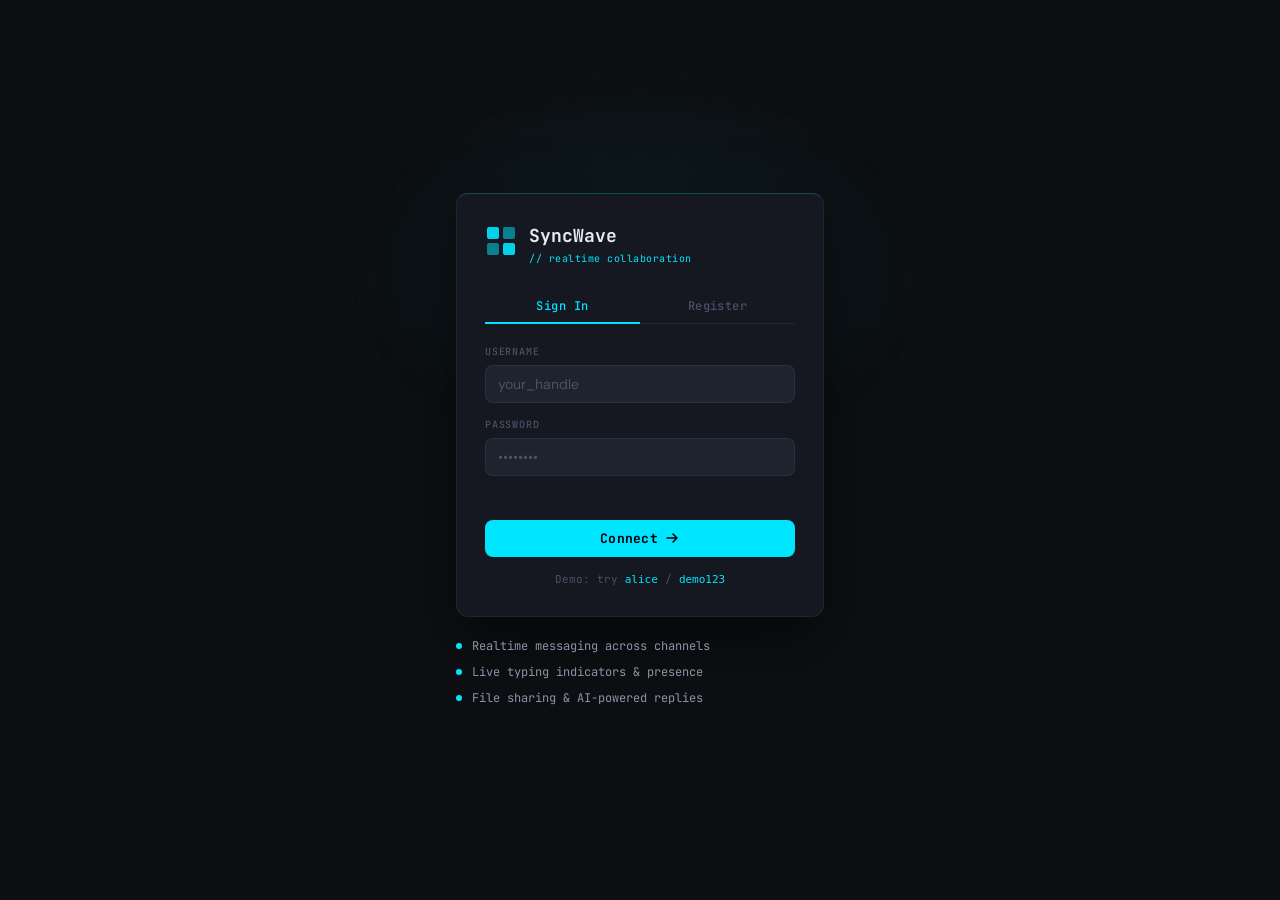
==== app.html @ 90139ee0 "Initial commit" ====
<!DOCTYPE html>
<html lang="en" data-theme="dark">
<head>
  <meta charset="UTF-8" />
  <meta name="viewport" content="width=device-width, initial-scale=1.0" />
  <title>SyncWave</title>
  <link rel="preconnect" href="https://fonts.googleapis.com" />
  <link href="https://fonts.googleapis.com/css2?family=JetBrains+Mono:wght@400;500;700&family=DM+Sans:wght@300;400;500;600&display=swap" rel="stylesheet" />
  <link rel="stylesheet" href="css/style.css" />
</head>
<body class="app-body">

  <!-- Sidebar -->
  <aside class="sidebar" id="sidebar">
    <div class="sidebar-header">
      <div class="workspace-info">
        <div class="workspace-icon">SW</div>
        <div>
          <div class="workspace-name">SyncWave</div>
          <div class="workspace-status">
            <span class="status-dot online"></span>
            <span id="onlineCount">1 online</span>
          </div>
        </div>
      </div>
      <button class="icon-btn" id="themeToggle" title="Toggle theme">
        <svg width="16" height="16" viewBox="0 0 16 16" fill="none" id="themeIcon">
          <circle cx="8" cy="8" r="3.5" stroke="currentColor" stroke-width="1.5"/>
          <path d="M8 1v1.5M8 13.5V15M1 8h1.5M13.5 8H15M3.05 3.05l1.06 1.06M11.89 11.89l1.06 1.06M3.05 12.95l1.06-1.06M11.89 4.11l1.06-1.06" stroke="currentColor" stroke-width="1.5" stroke-linecap="round"/>
        </svg>
      </button>
    </div>

    <div class="sidebar-section">
      <div class="section-header">
        <span>Channels</span>
        <button class="icon-btn" id="addChannelBtn" title="New channel">
          <svg width="14" height="14" viewBox="0 0 14 14" fill="none"><path d="M7 1v12M1 7h12" stroke="currentColor" stroke-width="1.5" stroke-linecap="round"/></svg>
        </button>
      </div>
      <ul class="channel-list" id="channelList"></ul>
    </div>

    <div class="sidebar-section">
      <div class="section-header"><span>Direct Messages</span></div>
      <ul class="dm-list" id="dmList"></ul>
    </div>

    <div class="sidebar-footer">
      <div class="user-self" id="userSelf">
        <div class="avatar" id="selfAvatar"></div>
        <div class="user-self-info">
          <div class="user-self-name" id="selfName"></div>
          <div class="user-self-status">● Active</div>
        </div>
        <button class="icon-btn" id="logoutBtn" title="Sign out">
          <svg width="16" height="16" viewBox="0 0 16 16" fill="none"><path d="M6 2H3a1 1 0 0 0-1 1v10a1 1 0 0 0 1 1h3M10 11l3-3-3-3M13 8H6" stroke="currentColor" stroke-width="1.5" stroke-linecap="round" stroke-linejoin="round"/></svg>
        </button>
      </div>
    </div>
  </aside>

  <!-- Main Chat Area -->
  <main class="chat-main" id="chatMain">
    <div class="chat-header" id="chatHeader">
      <div class="chat-header-info">
        <button class="icon-btn mobile-menu-btn" id="mobileMenuBtn">
          <svg width="18" height="18" viewBox="0 0 18 18" fill="none"><path d="M2 4h14M2 9h14M2 14h14" stroke="currentColor" stroke-width="1.5" stroke-linecap="round"/></svg>
        </button>
        <span class="channel-prefix" id="channelPrefix">#</span>
        <span class="channel-title" id="channelTitle">general</span>
        <span class="channel-desc" id="channelDesc">General discussion</span>
      </div>
      <div class="chat-header-actions">
        <button class="icon-btn" id="searchBtn" title="Search">
          <svg width="16" height="16" viewBox="0 0 16 16" fill="none"><circle cx="7" cy="7" r="4.5" stroke="currentColor" stroke-width="1.5"/><path d="M10.5 10.5L14 14" stroke="currentColor" stroke-width="1.5" stroke-linecap="round"/></svg>
        </button>
        <button class="icon-btn" id="membersToggle" title="Members">
          <svg width="16" height="16" viewBox="0 0 16 16" fill="none"><circle cx="6" cy="5" r="2.5" stroke="currentColor" stroke-width="1.5"/><path d="M1 13c0-2.76 2.24-5 5-5s5 2.24 5 5" stroke="currentColor" stroke-width="1.5" stroke-linecap="round"/><circle cx="12" cy="5" r="2" stroke="currentColor" stroke-width="1.3"/><path d="M14 13c0-1.93-1.12-3.6-2.75-4.4" stroke="currentColor" stroke-width="1.3" stroke-linecap="round"/></svg>
        </button>
        <button class="icon-btn btn-ai" id="aiBtn" title="Ask AI assistant">
          <svg width="16" height="16" viewBox="0 0 16 16" fill="none"><path d="M8 2C4.69 2 2 4.69 2 8s2.69 6 6 6 6-2.69 6-6-2.69-6-6-6z" stroke="currentColor" stroke-width="1.5"/><path d="M5.5 8.5c0-1.38 1.12-2.5 2.5-2.5s2.5 1.12 2.5 2.5" stroke="currentColor" stroke-width="1.3" stroke-linecap="round"/><circle cx="8" cy="10" r="1" fill="currentColor"/></svg>
        </button>
      </div>
    </div>

    <!-- Search bar (hidden by default) -->
    <div class="search-bar" id="searchBar" style="display:none">
      <svg width="14" height="14" viewBox="0 0 14 14" fill="none"><circle cx="6" cy="6" r="4" stroke="currentColor" stroke-width="1.4"/><path d="M9 9L12 12" stroke="currentColor" stroke-width="1.4" stroke-linecap="round"/></svg>
      <input type="text" class="search-input" id="searchInput" placeholder="Search messages…" />
      <button class="icon-btn" id="searchClose">✕</button>
    </div>

    <!-- Messages -->
    <div class="messages-container" id="messagesContainer">
      <div class="messages-list" id="messagesList"></div>
      <div class="typing-indicator" id="typingIndicator" style="display:none">
        <div class="typing-dots"><span></span><span></span><span></span></div>
        <span id="typingText"></span>
      </div>
    </div>

    <!-- Input -->
    <div class="chat-input-area" id="chatInputArea">
      <div class="file-preview" id="filePreview" style="display:none">
        <div class="file-preview-inner" id="filePreviewInner"></div>
        <button class="icon-btn" id="clearFile">✕</button>
      </div>
      <div class="input-row">
        <button class="icon-btn attach-btn" id="attachBtn" title="Attach file">
          <svg width="18" height="18" viewBox="0 0 18 18" fill="none"><path d="M15 9.5l-6.5 6.5a4.5 4.5 0 0 1-6.36-6.36l7.07-7.07a3 3 0 0 1 4.24 4.24l-7.08 7.07a1.5 1.5 0 0 1-2.12-2.12l6.37-6.36" stroke="currentColor" stroke-width="1.4" stroke-linecap="round" stroke-linejoin="round"/></svg>
        </button>
        <input type="file" id="fileInput" style="display:none" accept="image/*,.pdf,.txt,.md,.js,.ts,.py,.json" />
        <textarea class="message-input" id="messageInput" placeholder="Message #general…" rows="1"></textarea>
        <button class="icon-btn emoji-btn" id="emojiBtn" title="Emoji">
          <svg width="18" height="18" viewBox="0 0 18 18" fill="none"><circle cx="9" cy="9" r="7" stroke="currentColor" stroke-width="1.4"/><circle cx="6.5" cy="7.5" r="1" fill="currentColor"/><circle cx="11.5" cy="7.5" r="1" fill="currentColor"/><path d="M6 11.5s1 1.5 3 1.5 3-1.5 3-1.5" stroke="currentColor" stroke-width="1.4" stroke-linecap="round"/></svg>
        </button>
        <button class="send-btn" id="sendBtn" title="Send">
          <svg width="18" height="18" viewBox="0 0 18 18" fill="none"><path d="M16 2L2 7l5.5 4.5L16 2zM7.5 11.5L9 16l3-5" stroke="currentColor" stroke-width="1.4" stroke-linecap="round" stroke-linejoin="round"/></svg>
        </button>
      </div>
      <!-- Emoji picker -->
      <div class="emoji-picker" id="emojiPicker" style="display:none">
        <div class="emoji-grid" id="emojiGrid"></div>
      </div>
    </div>
  </main>

  <!-- Members panel -->
  <aside class="members-panel" id="membersPanel">
    <div class="members-header">Members</div>
    <div class="members-online">
      <div class="members-section-label">Online — <span id="onlineCountPanel">0</span></div>
      <ul class="members-list" id="onlineList"></ul>
    </div>
    <div class="members-offline">
      <div class="members-section-label">Offline — <span id="offlineCountPanel">0</span></div>
      <ul class="members-list" id="offlineList"></ul>
    </div>
  </aside>

  <!-- Add Channel Modal -->
  <div class="modal-overlay" id="addChannelModal" style="display:none">
    <div class="modal">
      <div class="modal-header">
        <span>New Channel</span>
        <button class="icon-btn" id="closeChannelModal">✕</button>
      </div>
      <div class="modal-body">
        <div class="form-group">
          <label class="form-label">Channel Name</label>
          <input type="text" class="form-input" id="newChannelName" placeholder="e.g. frontend-devs" />
        </div>
        <div class="form-group">
          <label class="form-label">Description (optional)</label>
          <input type="text" class="form-input" id="newChannelDesc" placeholder="What's this channel about?" />
        </div>
        <div class="form-group">
          <label class="form-label">Type</label>
          <div class="radio-group">
            <label class="radio-label">
              <input type="radio" name="channelType" value="public" checked /> Public
            </label>
            <label class="radio-label">
              <input type="radio" name="channelType" value="private" /> Private
            </label>
          </div>
        </div>
      </div>
      <div class="modal-footer">
        <button class="btn-ghost" id="cancelChannelModal">Cancel</button>
        <button class="btn-primary" id="confirmAddChannel">Create Channel</button>
      </div>
    </div>
  </div>

  <!-- AI Modal -->
  <div class="modal-overlay" id="aiModal" style="display:none">
    <div class="modal modal-wide">
      <div class="modal-header">
        <span>AI Assistant <span class="badge-demo">DEMO</span></span>
        <button class="icon-btn" id="closeAiModal">✕</button>
      </div>
      <div class="modal-body">
        <div class="ai-chat" id="aiChatHistory"></div>
        <div class="ai-input-row">
          <input type="text" class="form-input" id="aiInput" placeholder="Ask anything about this channel…" />
          <button class="btn-primary compact" id="aiSend">Ask</button>
        </div>
      </div>
    </div>
  </div>

  <!-- Notification toast -->
  <div class="toast-container" id="toastContainer"></div>

  <!-- Mobile overlay -->
  <div class="mobile-overlay" id="mobileOverlay"></div>

  <script src="js/mock-db.js"></script>
  <script src="js/app.js"></script>
</body>
</html>
---- css/style.css ----
/* ============================================================
   SyncWave — Industrial Terminal Aesthetic
   JetBrains Mono + DM Sans
   ============================================================ */

:root {
  --bg-base:        #0d0f12;
  --bg-surface:     #151820;
  --bg-elevated:    #1e2330;
  --bg-hover:       #252c3a;
  --bg-active:      #2a3347;
  --accent:         #00e5ff;
  --accent-dim:     rgba(0,229,255,0.12);
  --accent-glow:    rgba(0,229,255,0.25);
  --red:            #ff4d6d;
  --green:          #69ff47;
  --yellow:         #ffd60a;
  --purple:         #bd93f9;
  --orange:         #ff9f43;
  --text-primary:   #e8eaf0;
  --text-secondary: #8b93a8;
  --text-muted:     #4a5168;
  --border:         rgba(255,255,255,0.06);
  --border-accent:  rgba(0,229,255,0.25);
  --radius-sm:      4px;
  --radius-md:      8px;
  --radius-lg:      12px;
  --sidebar-w:      240px;
  --members-w:      220px;
  --font-mono:      'JetBrains Mono', monospace;
  --font-body:      'DM Sans', sans-serif;
  --transition:     0.15s ease;
}

[data-theme="light"] {
  --bg-base:        #f0f2f5;
  --bg-surface:     #ffffff;
  --bg-elevated:    #e8ecf2;
  --bg-hover:       #dde2ec;
  --bg-active:      #d0d7e6;
  --text-primary:   #1a1e2e;
  --text-secondary: #4a5168;
  --text-muted:     #9ba3b8;
  --border:         rgba(0,0,0,0.07);
}

*, *::before, *::after { box-sizing: border-box; margin: 0; padding: 0; }

html, body { height: 100%; overflow: hidden; }

body {
  font-family: var(--font-body);
  font-size: 14px;
  color: var(--text-primary);
  background: var(--bg-base);
  line-height: 1.5;
  -webkit-font-smoothing: antialiased;
}

/* ---- SCROLLBARS ---- */
::-webkit-scrollbar { width: 4px; height: 4px; }
::-webkit-scrollbar-track { background: transparent; }
::-webkit-scrollbar-thumb { background: var(--text-muted); border-radius: 99px; }

/* ---- BUTTONS ---- */
button { cursor: pointer; border: none; background: none; font-family: inherit; }

.icon-btn {
  display: flex; align-items: center; justify-content: center;
  width: 28px; height: 28px; border-radius: var(--radius-sm);
  color: var(--text-secondary);
  transition: background var(--transition), color var(--transition);
  flex-shrink: 0;
}
.icon-btn:hover { background: var(--bg-hover); color: var(--text-primary); }

.btn-primary {
  display: flex; align-items: center; justify-content: center; gap: 6px;
  width: 100%; padding: 10px 16px;
  background: var(--accent); color: #000;
  font-family: var(--font-mono); font-size: 13px; font-weight: 700;
  border-radius: var(--radius-md);
  transition: opacity var(--transition), transform var(--transition);
  letter-spacing: 0.02em;
}
.btn-primary:hover { opacity: 0.9; transform: translateY(-1px); }
.btn-primary.compact { width: auto; padding: 8px 14px; font-size: 12px; }

.btn-ghost {
  padding: 8px 14px; border-radius: var(--radius-md);
  color: var(--text-secondary);
  font-family: var(--font-mono); font-size: 12px;
  border: 1px solid var(--border);
  transition: background var(--transition);
}
.btn-ghost:hover { background: var(--bg-hover); }

.btn-ai { color: var(--accent); }
.btn-ai:hover { background: var(--accent-dim); color: var(--accent); }

/* ============================================================
   AUTH PAGE
   ============================================================ */
.auth-body {
  display: flex; align-items: center; justify-content: center;
  min-height: 100vh; overflow: auto;
}

.auth-bg {
  position: fixed; inset: 0; z-index: 0; overflow: hidden;
}
#gridCanvas { position: absolute; inset: 0; opacity: 0.3; }
.auth-glow {
  position: absolute; top: 30%; left: 50%; transform: translate(-50%, -50%);
  width: 600px; height: 400px;
  background: radial-gradient(ellipse, rgba(0,229,255,0.08) 0%, transparent 70%);
  pointer-events: none;
}

.auth-container {
  position: relative; z-index: 1;
  display: flex; flex-direction: column; align-items: center; gap: 20px;
  width: 100%; max-width: 400px; padding: 24px 16px;
}

.auth-card {
  width: 100%; background: var(--bg-surface);
  border: 1px solid var(--border);
  border-top: 1px solid var(--border-accent);
  border-radius: var(--radius-lg);
  padding: 28px;
  box-shadow: 0 24px 64px rgba(0,0,0,0.5);
}

.brand {
  display: flex; align-items: center; gap: 12px; margin-bottom: 24px;
}
.brand-icon { animation: brandPulse 3s ease-in-out infinite; }
@keyframes brandPulse {
  0%, 100% { opacity: 1; }
  50% { opacity: 0.7; }
}
.brand-text { display: flex; flex-direction: column; gap: 2px; }
.brand-name { font-family: var(--font-mono); font-size: 18px; font-weight: 700; color: var(--text-primary); }
.brand-tag { font-family: var(--font-mono); font-size: 10px; color: var(--accent); letter-spacing: 0.05em; }

.auth-tabs {
  display: flex; gap: 0; margin-bottom: 20px;
  border-bottom: 1px solid var(--border);
}
.auth-tab {
  flex: 1; padding: 8px 0;
  font-family: var(--font-mono); font-size: 12px; font-weight: 500;
  color: var(--text-muted); letter-spacing: 0.04em;
  border-bottom: 2px solid transparent;
  margin-bottom: -1px;
  transition: color var(--transition), border-color var(--transition);
}
.auth-tab.active { color: var(--accent); border-bottom-color: var(--accent); }

.auth-form { display: none; flex-direction: column; gap: 14px; }
.auth-form.active { display: flex; }

.form-group { display: flex; flex-direction: column; gap: 6px; }
.form-label { font-family: var(--font-mono); font-size: 10px; font-weight: 500; color: var(--text-muted); letter-spacing: 0.08em; text-transform: uppercase; }
.form-input {
  padding: 9px 12px; background: var(--bg-elevated);
  border: 1px solid var(--border); border-radius: var(--radius-md);
  color: var(--text-primary); font-family: var(--font-body); font-size: 14px;
  transition: border-color var(--transition);
  outline: none;
}
.form-input:focus { border-color: var(--border-accent); }
.form-input::placeholder { color: var(--text-muted); }

.form-error {
  font-size: 12px; color: var(--red);
  min-height: 16px; font-family: var(--font-mono);
}

.color-picker { display: flex; gap: 8px; flex-wrap: wrap; }
.color-swatch {
  width: 24px; height: 24px; border-radius: 50%;
  cursor: pointer; border: 2px solid transparent;
  transition: transform var(--transition), border-color var(--transition);
}
.color-swatch:hover { transform: scale(1.15); }
.color-swatch.active { border-color: #fff; transform: scale(1.1); }

.demo-hint {
  text-align: center; font-size: 11px; color: var(--text-muted);
  font-family: var(--font-mono);
}
.demo-hint code { color: var(--accent); font-size: 11px; }

.auth-features {
  display: flex; flex-direction: column; gap: 8px; width: 100%;
}
.feature-item {
  display: flex; align-items: center; gap: 10px;
  font-size: 12px; color: var(--text-secondary);
  font-family: var(--font-mono);
}
.feature-dot {
  width: 6px; height: 6px; border-radius: 50%; background: var(--accent);
  flex-shrink: 0;
  animation: dotPulse 2s ease-in-out infinite;
}
.feature-item:nth-child(2) .feature-dot { animation-delay: 0.7s; }
.feature-item:nth-child(3) .feature-dot { animation-delay: 1.4s; }
@keyframes dotPulse { 0%,100%{opacity:1} 50%{opacity:0.3} }

/* ============================================================
   APP LAYOUT
   ============================================================ */
.app-body {
  display: flex; height: 100vh; overflow: hidden;
}

/* ---- SIDEBAR ---- */
.sidebar {
  width: var(--sidebar-w);
  min-width: var(--sidebar-w);
  display: flex; flex-direction: column;
  background: var(--bg-surface);
  border-right: 1px solid var(--border);
  overflow: hidden;
  z-index: 100;
  transition: transform 0.25s ease;
}

.sidebar-header {
  display: flex; align-items: center; justify-content: space-between;
  padding: 14px 12px;
  border-bottom: 1px solid var(--border);
  flex-shrink: 0;
}
.workspace-info { display: flex; align-items: center; gap: 10px; min-width: 0; }
.workspace-icon {
  width: 32px; height: 32px; border-radius: var(--radius-sm);
  background: var(--accent); color: #000;
  font-family: var(--font-mono); font-size: 11px; font-weight: 700;
  display: flex; align-items: center; justify-content: center;
  flex-shrink: 0;
}
.workspace-name { font-family: var(--font-mono); font-size: 13px; font-weight: 700; }
.workspace-status { display: flex; align-items: center; gap: 5px; font-size: 11px; color: var(--text-muted); }

.sidebar-section { flex: 1; overflow-y: auto; padding: 8px 0; }

.section-header {
  display: flex; align-items: center; justify-content: space-between;
  padding: 6px 12px; margin-bottom: 2px;
  font-family: var(--font-mono); font-size: 10px; font-weight: 700;
  color: var(--text-muted); text-transform: uppercase; letter-spacing: 0.08em;
}

.channel-list, .dm-list {
  list-style: none; display: flex; flex-direction: column; gap: 1px;
  padding: 0 6px;
}
.channel-item, .dm-item {
  display: flex; align-items: center; gap: 8px;
  padding: 6px 8px; border-radius: var(--radius-sm);
  cursor: pointer; color: var(--text-secondary);
  font-size: 13px; position: relative;
  transition: background var(--transition), color var(--transition);
  user-select: none;
}
.channel-item:hover, .dm-item:hover { background: var(--bg-hover); color: var(--text-primary); }
.channel-item.active, .dm-item.active {
  background: var(--bg-active); color: var(--text-primary);
}
.channel-item.active::before {
  content: ''; position: absolute; left: 0; top: 6px; bottom: 6px;
  width: 2px; background: var(--accent); border-radius: 99px;
}
.channel-prefix-icon { color: var(--text-muted); font-size: 15px; line-height: 1; }
.channel-name { flex: 1; min-width: 0; overflow: hidden; text-overflow: ellipsis; white-space: nowrap; }
.unread-badge {
  background: var(--red); color: #fff;
  font-family: var(--font-mono); font-size: 10px; font-weight: 700;
  min-width: 18px; height: 18px; border-radius: 99px;
  display: flex; align-items: center; justify-content: center; padding: 0 4px;
}
.dm-avatar {
  width: 22px; height: 22px; border-radius: 50%; flex-shrink: 0;
  display: flex; align-items: center; justify-content: center;
  font-family: var(--font-mono); font-size: 9px; font-weight: 700; color: #000;
}
.dm-name { flex: 1; min-width: 0; overflow: hidden; text-overflow: ellipsis; white-space: nowrap; }
.dm-status { width: 7px; height: 7px; border-radius: 50%; flex-shrink: 0; }
.dm-status.online { background: var(--green); }
.dm-status.offline { background: var(--text-muted); }

.sidebar-footer {
  padding: 10px 8px;
  border-top: 1px solid var(--border);
  flex-shrink: 0;
}
.user-self {
  display: flex; align-items: center; gap: 8px;
  padding: 6px;
  border-radius: var(--radius-sm);
  transition: background var(--transition);
}
.user-self:hover { background: var(--bg-hover); }
.user-self-info { flex: 1; min-width: 0; }
.user-self-name { font-size: 13px; font-weight: 500; overflow: hidden; text-overflow: ellipsis; white-space: nowrap; }
.user-self-status { font-family: var(--font-mono); font-size: 10px; color: var(--green); }

.avatar {
  width: 28px; height: 28px; border-radius: 50%;
  display: flex; align-items: center; justify-content: center;
  font-family: var(--font-mono); font-size: 11px; font-weight: 700;
  color: #000; flex-shrink: 0;
}

.status-dot {
  width: 7px; height: 7px; border-radius: 50%;
}
.status-dot.online { background: var(--green); animation: pulse 2.5s ease infinite; }
@keyframes pulse { 0%,100%{opacity:1} 50%{opacity:0.5} }

/* ---- CHAT MAIN ---- */
.chat-main {
  flex: 1; display: flex; flex-direction: column;
  overflow: hidden; min-width: 0;
  background: var(--bg-base);
}

.chat-header {
  display: flex; align-items: center; justify-content: space-between;
  padding: 12px 16px;
  border-bottom: 1px solid var(--border);
  background: var(--bg-surface);
  flex-shrink: 0;
}
.chat-header-info { display: flex; align-items: center; gap: 8px; min-width: 0; }
.channel-prefix { font-family: var(--font-mono); font-size: 18px; color: var(--text-muted); }
.channel-title { font-family: var(--font-mono); font-size: 14px; font-weight: 700; }
.channel-desc { font-size: 12px; color: var(--text-muted); display: none; }
@media (min-width: 768px) { .channel-desc { display: block; } }
.chat-header-actions { display: flex; align-items: center; gap: 4px; }

.search-bar {
  display: flex; align-items: center; gap: 8px;
  padding: 8px 16px;
  border-bottom: 1px solid var(--border);
  background: var(--bg-surface);
}
.search-input {
  flex: 1; background: transparent; border: none;
  color: var(--text-primary); font-family: var(--font-body); font-size: 13px;
  outline: none;
}
.search-input::placeholder { color: var(--text-muted); }

/* ---- MESSAGES ---- */
.messages-container {
  flex: 1; overflow-y: auto; display: flex; flex-direction: column;
  padding: 16px;
}
.messages-list { display: flex; flex-direction: column; gap: 2px; }

.msg {
  display: flex; gap: 10px; padding: 5px 8px;
  border-radius: var(--radius-sm);
  transition: background var(--transition);
  position: relative;
}
.msg:hover { background: var(--bg-surface); }
.msg:hover .msg-actions { opacity: 1; pointer-events: all; }

.msg-avatar-col { width: 32px; flex-shrink: 0; padding-top: 2px; }
.msg-content-col { flex: 1; min-width: 0; }

.msg.grouped .msg-avatar-col { visibility: hidden; }

.msg-header {
  display: flex; align-items: baseline; gap: 8px; margin-bottom: 2px;
}
.msg-author { font-weight: 600; font-size: 13px; }
.msg-time { font-family: var(--font-mono); font-size: 10px; color: var(--text-muted); }
.msg-badge { font-family: var(--font-mono); font-size: 9px; padding: 1px 5px; border-radius: 3px; background: var(--accent-dim); color: var(--accent); }

.msg-body { font-size: 14px; line-height: 1.55; word-break: break-word; }
.msg-body code {
  font-family: var(--font-mono); font-size: 12px;
  background: var(--bg-elevated); padding: 1px 5px; border-radius: 3px;
  color: var(--accent);
}
.msg-body pre {
  background: var(--bg-elevated); padding: 10px 12px;
  border-radius: var(--radius-md); overflow-x: auto; margin-top: 6px;
  border-left: 2px solid var(--accent);
}
.msg-body pre code { background: none; padding: 0; font-size: 12px; }

.msg-file {
  display: flex; align-items: center; gap: 10px;
  margin-top: 6px; padding: 8px 12px;
  background: var(--bg-elevated); border: 1px solid var(--border);
  border-radius: var(--radius-md); max-width: 300px;
  cursor: pointer; transition: border-color var(--transition);
}
.msg-file:hover { border-color: var(--border-accent); }
.msg-file-icon { font-size: 20px; }
.msg-file-info { min-width: 0; }
.msg-file-name { font-size: 13px; font-weight: 500; overflow: hidden; text-overflow: ellipsis; white-space: nowrap; }
.msg-file-size { font-family: var(--font-mono); font-size: 10px; color: var(--text-muted); }

.msg-image { max-width: 300px; max-height: 200px; border-radius: var(--radius-md); margin-top: 6px; cursor: pointer; }

.msg-reactions { display: flex; gap: 4px; flex-wrap: wrap; margin-top: 4px; }
.reaction-pill {
  display: flex; align-items: center; gap: 3px;
  padding: 2px 7px; border-radius: 99px;
  background: var(--bg-elevated); border: 1px solid var(--border);
  font-size: 12px; cursor: pointer; transition: border-color var(--transition);
}
.reaction-pill:hover { border-color: var(--border-accent); }
.reaction-pill.mine { background: var(--accent-dim); border-color: var(--border-accent); }

.msg-actions {
  position: absolute; right: 8px; top: 4px;
  display: flex; gap: 2px;
  opacity: 0; pointer-events: none;
  background: var(--bg-elevated);
  border: 1px solid var(--border);
  border-radius: var(--radius-sm);
  padding: 2px;
  transition: opacity var(--transition);
}
.msg-action-btn {
  display: flex; align-items: center; justify-content: center;
  width: 24px; height: 24px; border-radius: var(--radius-sm);
  color: var(--text-secondary); font-size: 12px;
  transition: background var(--transition);
}
.msg-action-btn:hover { background: var(--bg-hover); color: var(--text-primary); }

.day-divider {
  display: flex; align-items: center; gap: 10px;
  margin: 16px 0 8px;
  color: var(--text-muted); font-family: var(--font-mono); font-size: 10px;
}
.day-divider::before, .day-divider::after {
  content: ''; flex: 1; height: 1px; background: var(--border);
}

.typing-indicator {
  display: flex; align-items: center; gap: 8px;
  padding: 4px 8px;
  font-size: 12px; color: var(--text-secondary);
  font-style: italic;
}
.typing-dots { display: flex; gap: 3px; }
.typing-dots span {
  width: 5px; height: 5px; border-radius: 50%; background: var(--accent);
  animation: typingDot 1.2s ease infinite;
}
.typing-dots span:nth-child(2) { animation-delay: 0.2s; }
.typing-dots span:nth-child(3) { animation-delay: 0.4s; }
@keyframes typingDot { 0%,80%,100%{opacity:0.2} 40%{opacity:1} }

/* ---- INPUT AREA ---- */
.chat-input-area {
  padding: 12px 16px;
  border-top: 1px solid var(--border);
  background: var(--bg-surface);
  flex-shrink: 0;
  position: relative;
}

.file-preview {
  display: flex; align-items: center; gap: 8px;
  padding: 6px 10px; margin-bottom: 8px;
  background: var(--bg-elevated); border: 1px solid var(--border);
  border-radius: var(--radius-sm);
}
.file-preview-inner { flex: 1; font-size: 12px; color: var(--text-secondary); }

.input-row {
  display: flex; align-items: flex-end; gap: 6px;
  background: var(--bg-elevated);
  border: 1px solid var(--border);
  border-radius: var(--radius-lg);
  padding: 6px 8px;
  transition: border-color var(--transition);
}
.input-row:focus-within { border-color: var(--border-accent); }

.message-input {
  flex: 1; background: transparent; border: none;
  color: var(--text-primary); font-family: var(--font-body); font-size: 14px;
  outline: none; resize: none; line-height: 1.5;
  max-height: 120px; overflow-y: auto;
  padding: 3px 0;
}
.message-input::placeholder { color: var(--text-muted); }

.attach-btn, .emoji-btn { color: var(--text-muted); }
.attach-btn:hover, .emoji-btn:hover { color: var(--accent); background: var(--accent-dim); }

.send-btn {
  width: 32px; height: 32px; border-radius: var(--radius-sm);
  background: var(--accent); color: #000;
  display: flex; align-items: center; justify-content: center;
  flex-shrink: 0;
  transition: opacity var(--transition), transform var(--transition);
}
.send-btn:hover { opacity: 0.85; transform: scale(1.05); }
.send-btn:active { transform: scale(0.95); }

.emoji-picker {
  position: absolute; bottom: 68px; right: 16px;
  background: var(--bg-elevated); border: 1px solid var(--border);
  border-radius: var(--radius-lg); padding: 10px;
  box-shadow: 0 8px 32px rgba(0,0,0,0.4);
  z-index: 200;
}
.emoji-grid {
  display: grid; grid-template-columns: repeat(8, 28px); gap: 2px;
}
.emoji-btn-item {
  width: 28px; height: 28px; border-radius: var(--radius-sm);
  font-size: 16px; display: flex; align-items: center; justify-content: center;
  cursor: pointer; transition: background var(--transition);
}
.emoji-btn-item:hover { background: var(--bg-hover); }

/* ---- MEMBERS PANEL ---- */
.members-panel {
  width: var(--members-w); min-width: var(--members-w);
  background: var(--bg-surface);
  border-left: 1px solid var(--border);
  overflow-y: auto; padding: 12px 0;
  display: none;
}
.members-panel.open { display: block; }
.members-header {
  font-family: var(--font-mono); font-size: 11px; font-weight: 700;
  color: var(--text-muted); text-transform: uppercase; letter-spacing: 0.08em;
  padding: 0 12px 10px;
}
.members-section-label {
  font-family: var(--font-mono); font-size: 10px; color: var(--text-muted);
  text-transform: uppercase; letter-spacing: 0.06em;
  padding: 6px 12px 4px;
}
.members-list { list-style: none; }
.member-item {
  display: flex; align-items: center; gap: 8px;
  padding: 5px 12px; border-radius: var(--radius-sm);
  cursor: pointer; color: var(--text-secondary);
  transition: background var(--transition);
}
.member-item:hover { background: var(--bg-hover); color: var(--text-primary); }
.member-name { font-size: 13px; flex: 1; min-width: 0; overflow: hidden; text-overflow: ellipsis; white-space: nowrap; }
.member-role { font-family: var(--font-mono); font-size: 9px; color: var(--accent); }

/* ---- MODALS ---- */
.modal-overlay {
  position: fixed; inset: 0; z-index: 500;
  background: rgba(0,0,0,0.6);
  display: flex; align-items: center; justify-content: center;
  padding: 16px;
  animation: fadeIn 0.15s ease;
}
@keyframes fadeIn { from{opacity:0} to{opacity:1} }

.modal {
  background: var(--bg-surface);
  border: 1px solid var(--border);
  border-top: 1px solid var(--border-accent);
  border-radius: var(--radius-lg);
  width: 100%; max-width: 400px;
  box-shadow: 0 24px 64px rgba(0,0,0,0.6);
  animation: slideUp 0.2s ease;
}
.modal-wide { max-width: 540px; }
@keyframes slideUp { from{transform:translateY(12px);opacity:0} to{transform:translateY(0);opacity:1} }

.modal-header {
  display: flex; align-items: center; justify-content: space-between;
  padding: 14px 16px;
  border-bottom: 1px solid var(--border);
  font-family: var(--font-mono); font-size: 13px; font-weight: 700;
}
.modal-body { padding: 16px; display: flex; flex-direction: column; gap: 12px; }
.modal-footer {
  display: flex; justify-content: flex-end; gap: 8px;
  padding: 12px 16px;
  border-top: 1px solid var(--border);
}
.modal-footer .btn-primary { width: auto; }

.radio-group { display: flex; gap: 16px; }
.radio-label { display: flex; align-items: center; gap: 6px; font-size: 13px; cursor: pointer; color: var(--text-secondary); }

.badge-demo {
  font-family: var(--font-mono); font-size: 9px; padding: 2px 6px;
  border-radius: 3px; background: var(--accent-dim); color: var(--accent);
  vertical-align: middle; margin-left: 6px;
}

/* ---- AI CHAT ---- */
.ai-chat {
  max-height: 280px; overflow-y: auto;
  display: flex; flex-direction: column; gap: 10px;
  padding: 4px 0;
  margin-bottom: 12px;
}
.ai-msg { display: flex; flex-direction: column; gap: 4px; }
.ai-msg-role { font-family: var(--font-mono); font-size: 10px; color: var(--text-muted); text-transform: uppercase; }
.ai-msg-body {
  font-size: 13px; line-height: 1.55;
  padding: 8px 10px; border-radius: var(--radius-md);
}
.ai-msg.user .ai-msg-body { background: var(--accent-dim); border: 1px solid var(--border-accent); }
.ai-msg.assistant .ai-msg-body { background: var(--bg-elevated); border: 1px solid var(--border); }
.ai-input-row { display: flex; gap: 8px; }
.ai-input-row .form-input { flex: 1; }

/* ---- TOAST ---- */
.toast-container {
  position: fixed; bottom: 24px; right: 24px;
  display: flex; flex-direction: column; gap: 8px; z-index: 9999;
}
.toast {
  display: flex; align-items: center; gap: 10px;
  padding: 10px 14px;
  background: var(--bg-elevated); border: 1px solid var(--border);
  border-left: 3px solid var(--accent);
  border-radius: var(--radius-md);
  font-size: 13px; color: var(--text-primary);
  box-shadow: 0 8px 24px rgba(0,0,0,0.4);
  animation: toastIn 0.25s ease;
  min-width: 240px; max-width: 320px;
}
.toast.error { border-left-color: var(--red); }
.toast.success { border-left-color: var(--green); }
@keyframes toastIn { from{transform:translateX(20px);opacity:0} to{transform:translateX(0);opacity:1} }

/* ---- MOBILE ---- */
.mobile-menu-btn { display: none; }
.mobile-overlay { display: none; }

@media (max-width: 767px) {
  .mobile-menu-btn { display: flex; }
  .members-panel { display: none !important; }
  .sidebar {
    position: fixed; left: 0; top: 0; bottom: 0;
    transform: translateX(-100%);
    transition: transform 0.25s ease;
    z-index: 300;
  }
  .sidebar.open { transform: translateX(0); }
  .mobile-overlay {
    display: block;
    position: fixed; inset: 0; z-index: 250;
    background: rgba(0,0,0,0.5);
    opacity: 0; pointer-events: none;
    transition: opacity 0.25s ease;
  }
  .mobile-overlay.visible { opacity: 1; pointer-events: all; }
  .channel-desc { display: none !important; }
}

/* ---- IMAGE LIGHTBOX ---- */
.lightbox {
  position: fixed; inset: 0; z-index: 600;
  background: rgba(0,0,0,0.85);
  display: flex; align-items: center; justify-content: center;
  cursor: zoom-out;
}
.lightbox img { max-width: 90vw; max-height: 90vh; border-radius: var(--radius-md); }

/* ---- LOAD ANIMATION ---- */
.msg { animation: msgIn 0.18s ease; }
@keyframes msgIn { from{opacity:0;transform:translateY(4px)} to{opacity:1;transform:translateY(0)} }
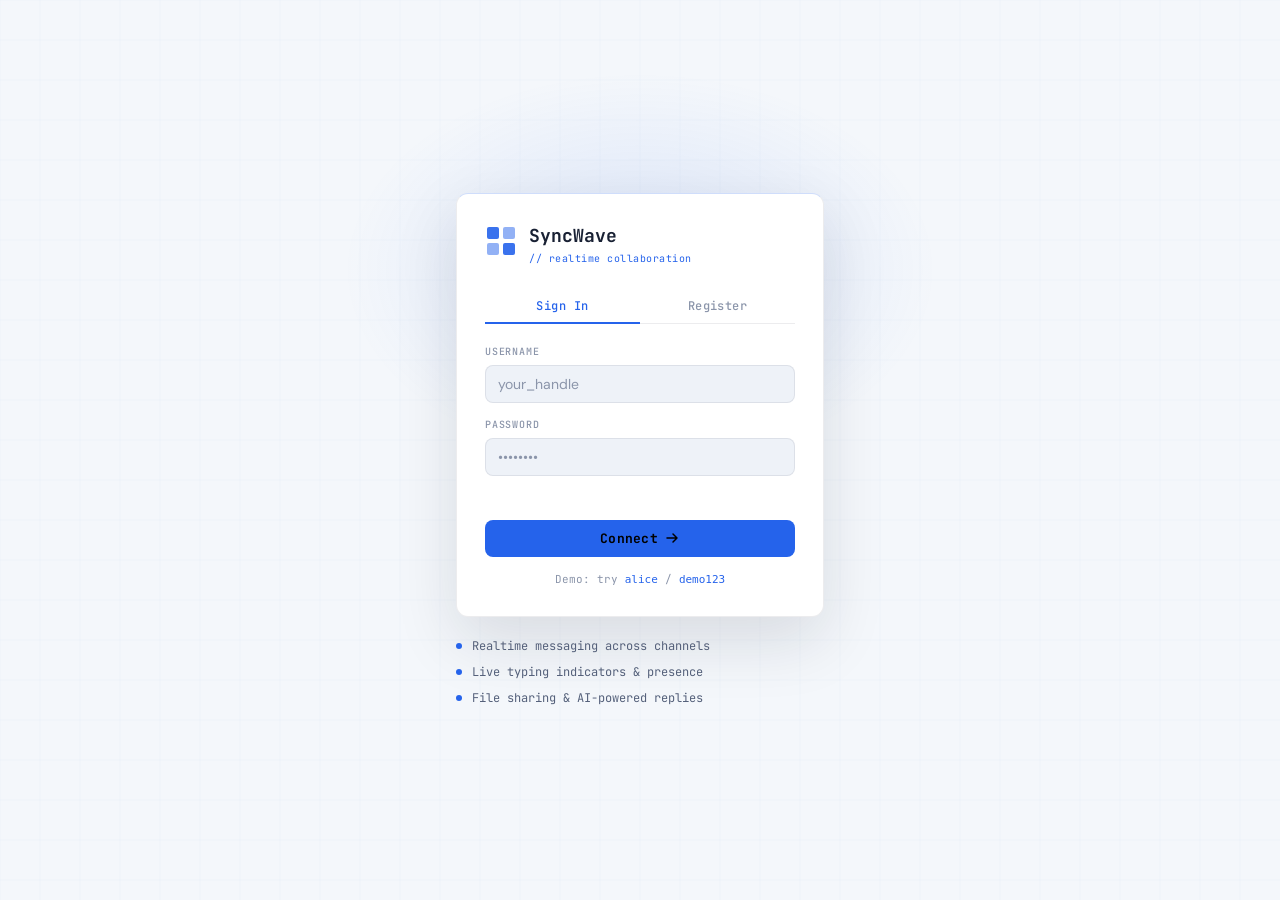
==== commit 1889b7ae: "updated" ====
--- a/app.html
+++ b/app.html
@@ -1,5 +1,5 @@
 <!DOCTYPE html>
-<html lang="en" data-theme="dark">
+<html lang="en" data-theme="light">
 <head>
   <meta charset="UTF-8" />
   <meta name="viewport" content="width=device-width, initial-scale=1.0" />
--- a/css/style.css
+++ b/css/style.css
@@ -1,9 +1,38 @@
 /* ============================================================
-   SyncWave — Industrial Terminal Aesthetic
-   JetBrains Mono + DM Sans
-   ============================================================ */
+  SyncWave — Clean Light Collaboration UI
+  JetBrains Mono + DM Sans
+  ============================================================ */
 
 :root {
+  --bg-base:        #f4f7fb;
+  --bg-surface:     #ffffff;
+  --bg-elevated:    #eef2f8;
+  --bg-hover:       #e2e8f3;
+  --bg-active:      #d7dfee;
+  --accent:         #2563eb;
+  --accent-dim:     rgba(37,99,235,0.10);
+  --accent-glow:    rgba(37,99,235,0.18);
+  --red:            #ff4d6d;
+  --green:          #69ff47;
+  --yellow:         #ffd60a;
+  --purple:         #bd93f9;
+  --orange:         #ff9f43;
+  --text-primary:   #182033;
+  --text-secondary: #54607a;
+  --text-muted:     #8b95aa;
+  --border:         rgba(17,24,39,0.08);
+  --border-accent:  rgba(37,99,235,0.22);
+  --radius-sm:      4px;
+  --radius-md:      8px;
+  --radius-lg:      12px;
+  --sidebar-w:      240px;
+  --members-w:      220px;
+  --font-mono:      'JetBrains Mono', monospace;
+  --font-body:      'DM Sans', sans-serif;
+  --transition:     0.15s ease;
+}
+
+[data-theme="dark"] {
   --bg-base:        #0d0f12;
   --bg-surface:     #151820;
   --bg-elevated:    #1e2330;
@@ -12,36 +41,11 @@
   --accent:         #00e5ff;
   --accent-dim:     rgba(0,229,255,0.12);
   --accent-glow:    rgba(0,229,255,0.25);
-  --red:            #ff4d6d;
-  --green:          #69ff47;
-  --yellow:         #ffd60a;
-  --purple:         #bd93f9;
-  --orange:         #ff9f43;
   --text-primary:   #e8eaf0;
   --text-secondary: #8b93a8;
   --text-muted:     #4a5168;
   --border:         rgba(255,255,255,0.06);
   --border-accent:  rgba(0,229,255,0.25);
-  --radius-sm:      4px;
-  --radius-md:      8px;
-  --radius-lg:      12px;
-  --sidebar-w:      240px;
-  --members-w:      220px;
-  --font-mono:      'JetBrains Mono', monospace;
-  --font-body:      'DM Sans', sans-serif;
-  --transition:     0.15s ease;
-}
-
-[data-theme="light"] {
-  --bg-base:        #f0f2f5;
-  --bg-surface:     #ffffff;
-  --bg-elevated:    #e8ecf2;
-  --bg-hover:       #dde2ec;
-  --bg-active:      #d0d7e6;
-  --text-primary:   #1a1e2e;
-  --text-secondary: #4a5168;
-  --text-muted:     #9ba3b8;
-  --border:         rgba(0,0,0,0.07);
 }
 
 *, *::before, *::after { box-sizing: border-box; margin: 0; padding: 0; }
@@ -113,7 +117,7 @@
 .auth-glow {
   position: absolute; top: 30%; left: 50%; transform: translate(-50%, -50%);
   width: 600px; height: 400px;
-  background: radial-gradient(ellipse, rgba(0,229,255,0.08) 0%, transparent 70%);
+  background: radial-gradient(ellipse, rgba(37,99,235,0.12) 0%, transparent 70%);
   pointer-events: none;
 }
 
@@ -129,7 +133,7 @@
   border-top: 1px solid var(--border-accent);
   border-radius: var(--radius-lg);
   padding: 28px;
-  box-shadow: 0 24px 64px rgba(0,0,0,0.5);
+  box-shadow: 0 24px 64px rgba(15,23,42,0.12);
 }
 
 .brand {
@@ -517,7 +521,7 @@
   position: absolute; bottom: 68px; right: 16px;
   background: var(--bg-elevated); border: 1px solid var(--border);
   border-radius: var(--radius-lg); padding: 10px;
-  box-shadow: 0 8px 32px rgba(0,0,0,0.4);
+  box-shadow: 0 8px 32px rgba(15,23,42,0.14);
   z-index: 200;
 }
 .emoji-grid {
@@ -563,7 +567,7 @@
 /* ---- MODALS ---- */
 .modal-overlay {
   position: fixed; inset: 0; z-index: 500;
-  background: rgba(0,0,0,0.6);
+  background: rgba(15,23,42,0.28);
   display: flex; align-items: center; justify-content: center;
   padding: 16px;
   animation: fadeIn 0.15s ease;
@@ -576,7 +580,7 @@
   border-top: 1px solid var(--border-accent);
   border-radius: var(--radius-lg);
   width: 100%; max-width: 400px;
-  box-shadow: 0 24px 64px rgba(0,0,0,0.6);
+  box-shadow: 0 24px 64px rgba(15,23,42,0.16);
   animation: slideUp 0.2s ease;
 }
 .modal-wide { max-width: 540px; }
@@ -635,7 +639,7 @@
   border-left: 3px solid var(--accent);
   border-radius: var(--radius-md);
   font-size: 13px; color: var(--text-primary);
-  box-shadow: 0 8px 24px rgba(0,0,0,0.4);
+  box-shadow: 0 8px 24px rgba(15,23,42,0.14);
   animation: toastIn 0.25s ease;
   min-width: 240px; max-width: 320px;
 }
@@ -660,7 +664,7 @@
   .mobile-overlay {
     display: block;
     position: fixed; inset: 0; z-index: 250;
-    background: rgba(0,0,0,0.5);
+    background: rgba(15,23,42,0.22);
     opacity: 0; pointer-events: none;
     transition: opacity 0.25s ease;
   }
@@ -671,7 +675,7 @@
 /* ---- IMAGE LIGHTBOX ---- */
 .lightbox {
   position: fixed; inset: 0; z-index: 600;
-  background: rgba(0,0,0,0.85);
+  background: rgba(15,23,42,0.82);
   display: flex; align-items: center; justify-content: center;
   cursor: zoom-out;
 }
